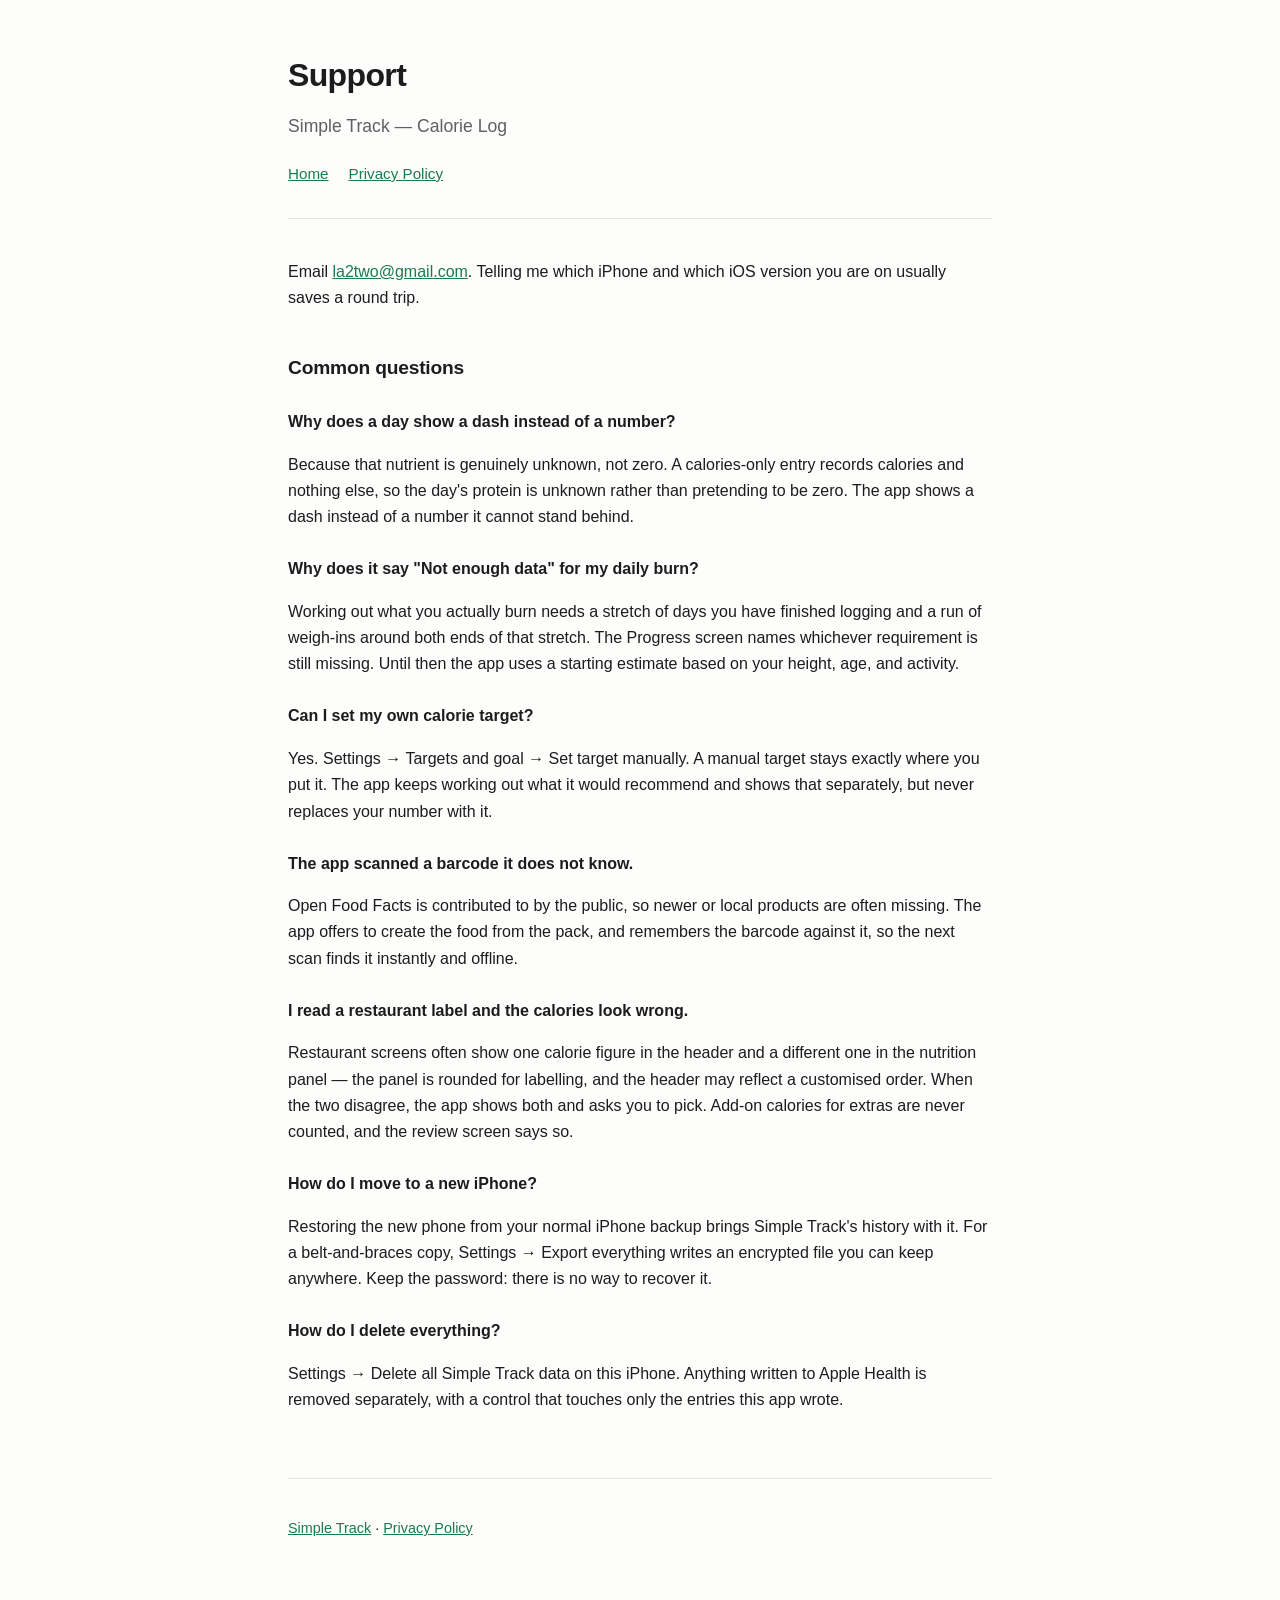
==== support.html @ 2c951ac8 "Add the privacy policy, support page, and landing page Static, self-contained pages for App Store Co" ====
<!doctype html>
<html lang="en">
<head>
<meta charset="utf-8">
<meta name="viewport" content="width=device-width, initial-scale=1">
<title>Support — Simple Track</title>
<meta name="description" content="Help with Simple Track, and how to get in touch.">
<link rel="stylesheet" href="style.css">
</head>
<body>
<div class="wrap">

<header>
  <h1>Support</h1>
  <p class="lede">Simple Track — Calorie Log</p>
  <nav><a href="index.html">Home</a><a href="privacy.html">Privacy Policy</a></nav>
</header>

<p>Email <a href="mailto:la2two@gmail.com">la2two@gmail.com</a>. Telling me which iPhone
and which iOS version you are on usually saves a round trip.</p>

<h2>Common questions</h2>

<h3>Why does a day show a dash instead of a number?</h3>
<p>Because that nutrient is genuinely unknown, not zero. A calories-only entry records
calories and nothing else, so the day's protein is unknown rather than pretending to be
zero. The app shows a dash instead of a number it cannot stand behind.</p>

<h3>Why does it say "Not enough data" for my daily burn?</h3>
<p>Working out what you actually burn needs a stretch of days you have finished logging
and a run of weigh-ins around both ends of that stretch. The Progress screen names
whichever requirement is still missing. Until then the app uses a starting estimate
based on your height, age, and activity.</p>

<h3>Can I set my own calorie target?</h3>
<p>Yes. Settings → Targets and goal → Set target manually. A manual target stays exactly
where you put it. The app keeps working out what it would recommend and shows that
separately, but never replaces your number with it.</p>

<h3>The app scanned a barcode it does not know.</h3>
<p>Open Food Facts is contributed to by the public, so newer or local products are often
missing. The app offers to create the food from the pack, and remembers the barcode
against it, so the next scan finds it instantly and offline.</p>

<h3>I read a restaurant label and the calories look wrong.</h3>
<p>Restaurant screens often show one calorie figure in the header and a different one in
the nutrition panel — the panel is rounded for labelling, and the header may reflect a
customised order. When the two disagree, the app shows both and asks you to pick. Add-on
calories for extras are never counted, and the review screen says so.</p>

<h3>How do I move to a new iPhone?</h3>
<p>Restoring the new phone from your normal iPhone backup brings Simple Track's history
with it. For a belt-and-braces copy, Settings → Export everything writes an encrypted
file you can keep anywhere. Keep the password: there is no way to recover it.</p>

<h3>How do I delete everything?</h3>
<p>Settings → Delete all Simple Track data on this iPhone. Anything written to Apple
Health is removed separately, with a control that touches only the entries this app
wrote.</p>

<footer>
  <p><a href="index.html">Simple Track</a> · <a href="privacy.html">Privacy Policy</a></p>
</footer>

</div>
</body>
</html>
---- style.css ----
/* Self-contained: no fonts, scripts, or assets are fetched from anywhere. A
   privacy policy that phones out to a CDN is an awkward thing to publish. */
:root {
  color-scheme: light dark;
  --ink: #1c1c1e;
  --muted: #5f5f66;
  --bg: #fdfdfb;
  --panel: #ffffff;
  --rule: #e3e3e0;
  --accent: #1c7a4f;
}

@media (prefers-color-scheme: dark) {
  :root {
    --ink: #ececf0;
    --muted: #a0a0aa;
    --bg: #131315;
    --panel: #1c1c1f;
    --rule: #2e2e33;
    --accent: #5fd39b;
  }
}

* { box-sizing: border-box; }

body {
  margin: 0;
  padding: 0 1.25rem 5rem;
  background: var(--bg);
  color: var(--ink);
  font: 16px/1.65 -apple-system, BlinkMacSystemFont, "Segoe UI", Roboto, Helvetica, Arial, sans-serif;
  -webkit-text-size-adjust: 100%;
}

.wrap { max-width: 44rem; margin: 0 auto; }

header {
  padding: 3.5rem 0 2rem;
  border-bottom: 1px solid var(--rule);
  margin-bottom: 2.5rem;
}

h1 { font-size: 2rem; line-height: 1.2; margin: 0 0 .5rem; letter-spacing: -0.02em; }
h2 { font-size: 1.2rem; margin: 2.5rem 0 .6rem; letter-spacing: -0.01em; }
h3 { font-size: 1rem; margin: 1.6rem 0 .4rem; }

p, li { color: var(--ink); }
.lede, .muted { color: var(--muted); }
.lede { font-size: 1.1rem; }

a { color: var(--accent); }

nav { margin-top: 1.25rem; font-size: .95rem; }
nav a { margin-right: 1.25rem; }

.panel {
  background: var(--panel);
  border: 1px solid var(--rule);
  border-radius: 12px;
  padding: 1.1rem 1.25rem;
  margin: 1.5rem 0;
}

.panel p:first-child { margin-top: 0; }
.panel p:last-child { margin-bottom: 0; }

table { border-collapse: collapse; width: 100%; margin: 1.25rem 0; font-size: .95rem; }
th, td { text-align: left; padding: .55rem .6rem; border-bottom: 1px solid var(--rule); vertical-align: top; }
th { color: var(--muted); font-weight: 600; }

footer {
  margin-top: 4rem;
  padding-top: 1.5rem;
  border-top: 1px solid var(--rule);
  color: var(--muted);
  font-size: .9rem;
}

code { font-family: ui-monospace, SFMono-Regular, Menlo, monospace; font-size: .9em; }
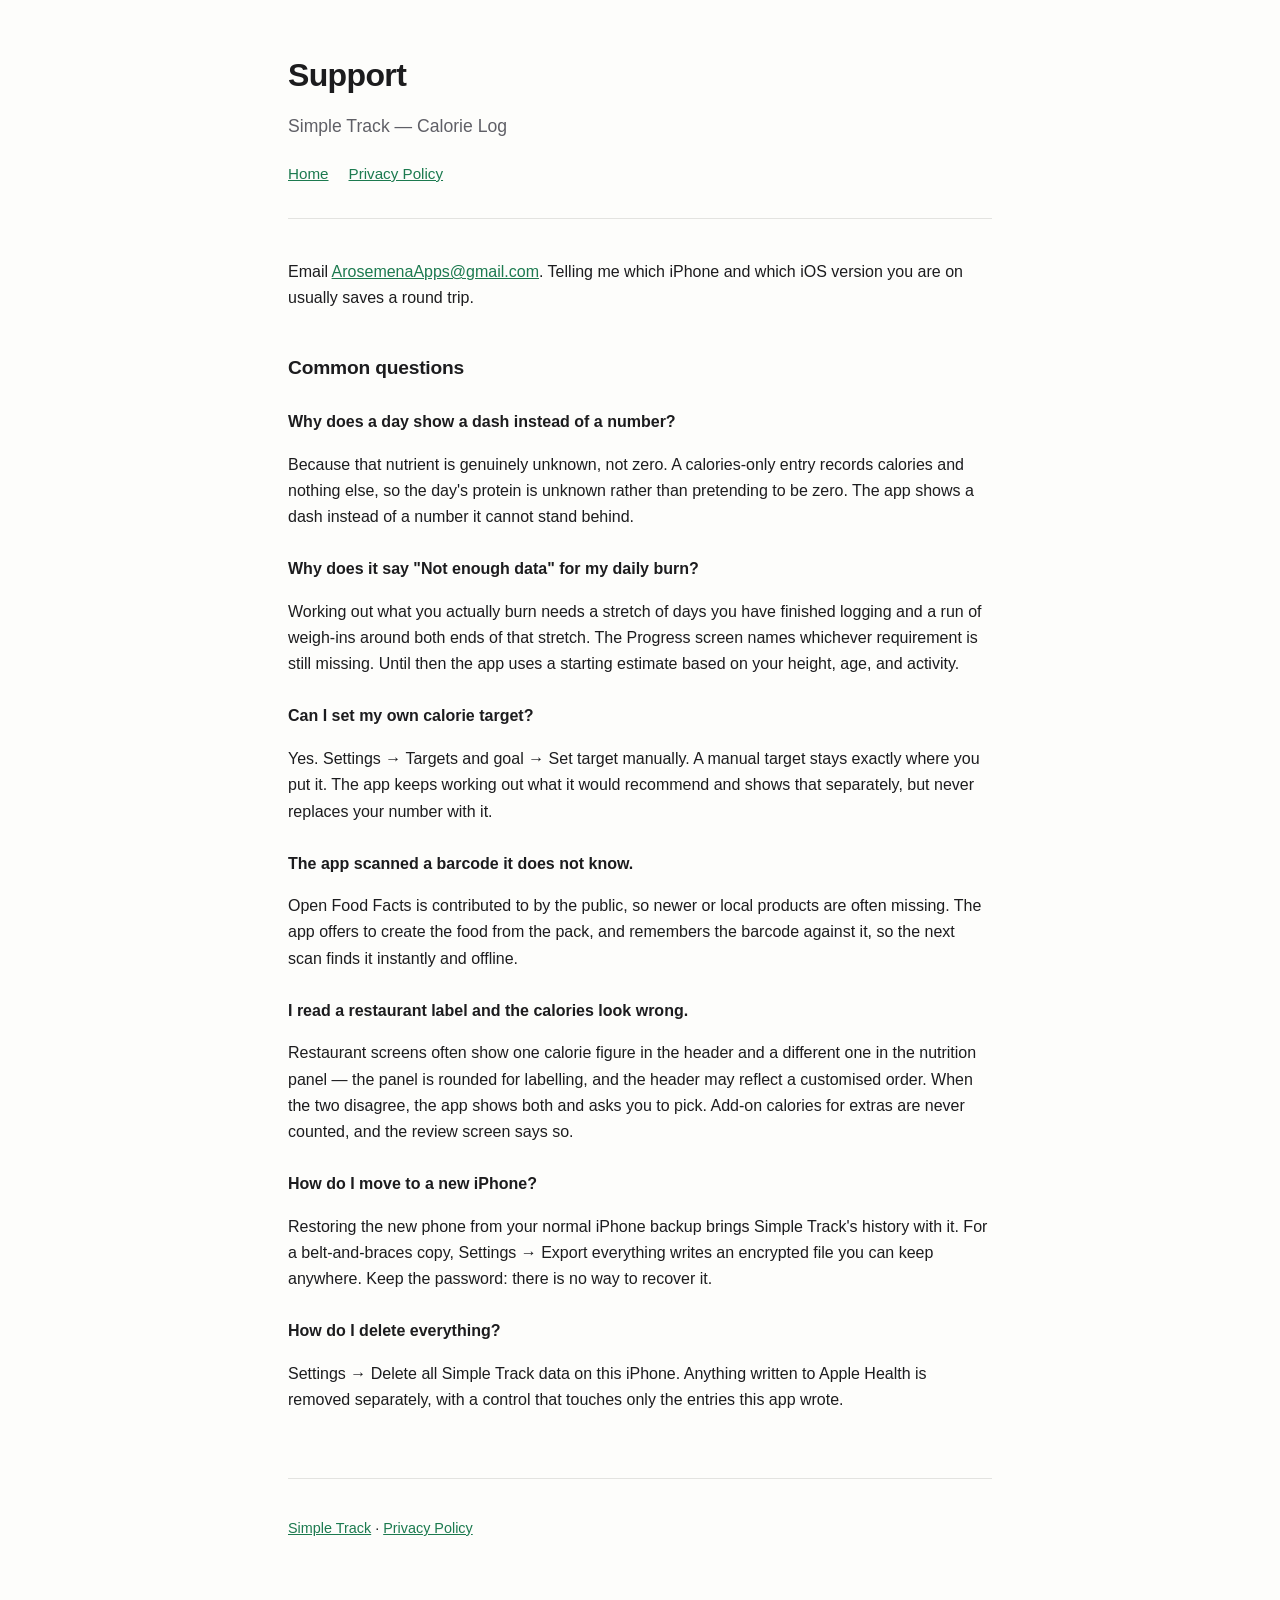
==== commit 5f344d7a: "Use ArosemenaApps@gmail.com as the contact address Co-Authored-By: Claude Opus 5 <noreply@anthropic." ====
--- a/support.html
+++ b/support.html
@@ -16,7 +16,7 @@
   <nav><a href="index.html">Home</a><a href="privacy.html">Privacy Policy</a></nav>
 </header>
 
-<p>Email <a href="mailto:la2two@gmail.com">la2two@gmail.com</a>. Telling me which iPhone
+<p>Email <a href="mailto:ArosemenaApps@gmail.com">ArosemenaApps@gmail.com</a>. Telling me which iPhone
 and which iOS version you are on usually saves a round trip.</p>
 
 <h2>Common questions</h2>
